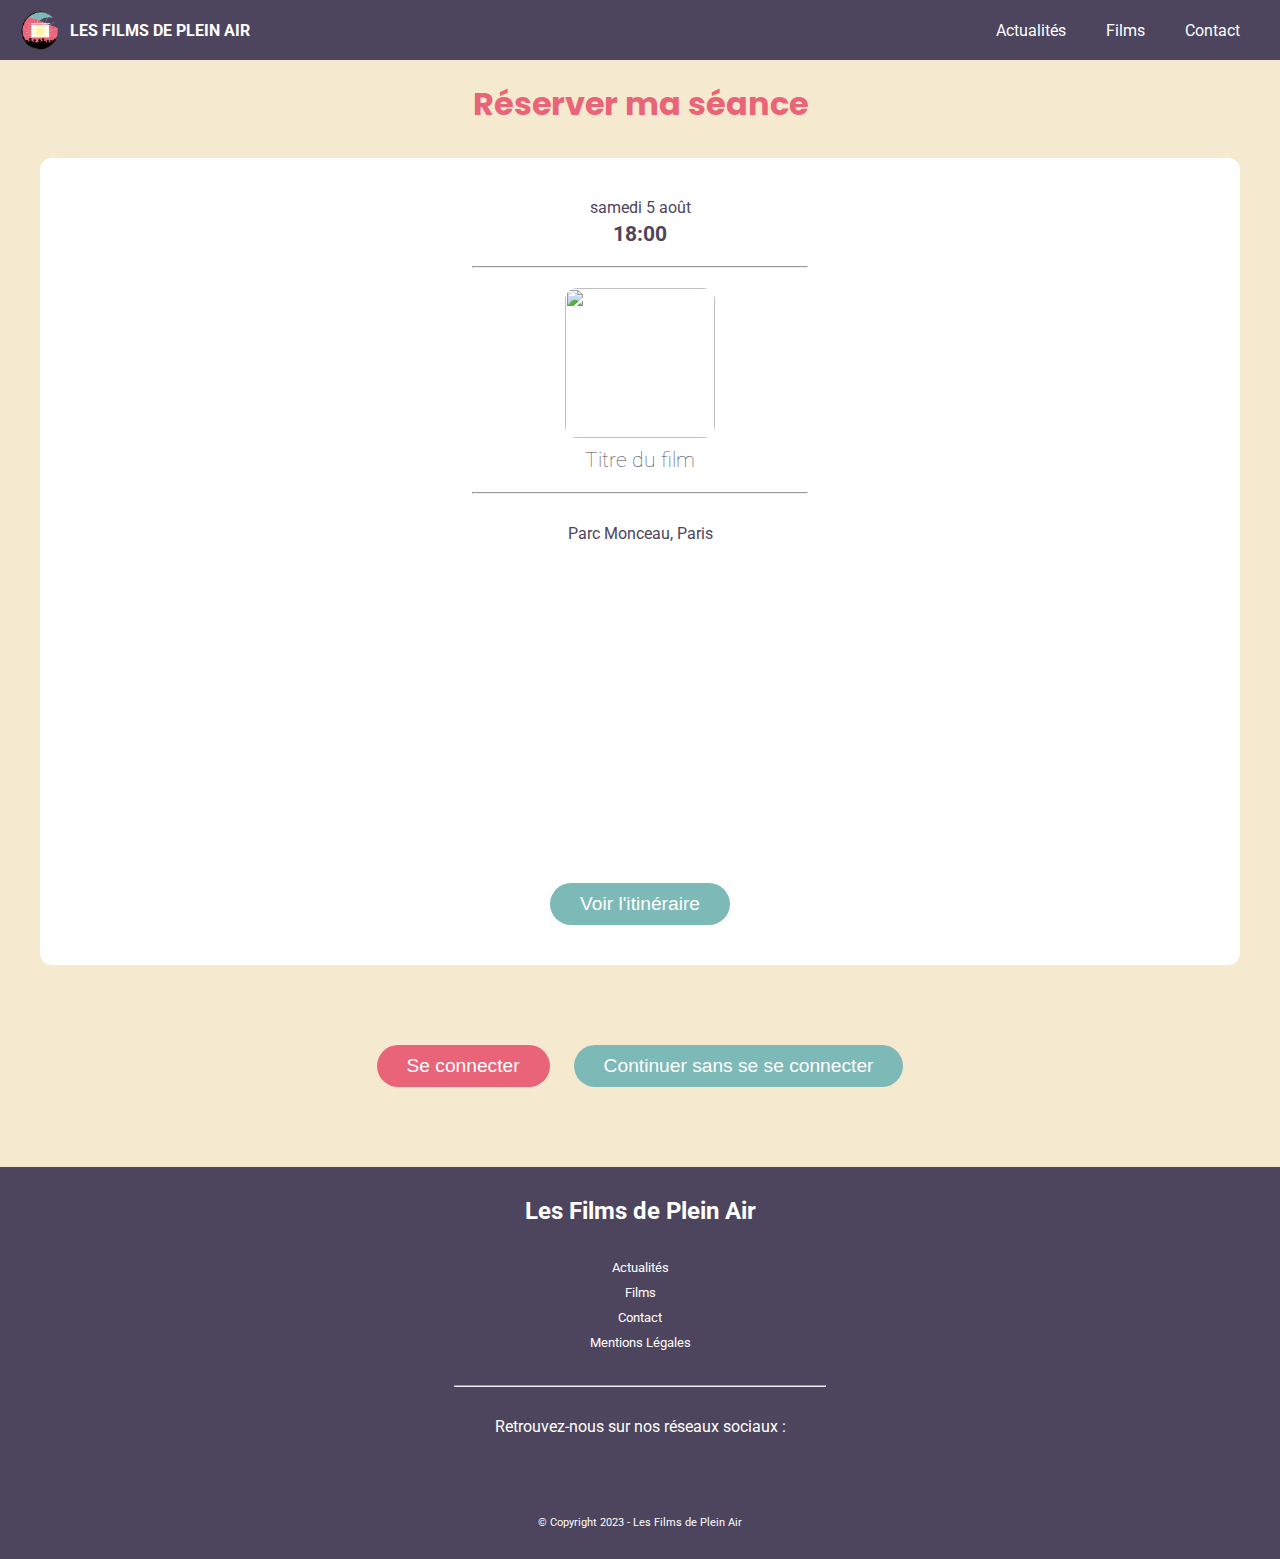
==== booking.html @ 33dccf05 "Pages creation updates" ====
<html lang="en">
  <head>
    <meta charset="UTF-8" />
    <meta http-equiv="X-UA-Compatible" content="IE=edge" />
    <meta name="viewport" content="width=device-width" />
    <title>Films</title>
    <link rel="stylesheet" href="styles.css" />
    <link rel="icon" type="image/png" href="logo.png" />
    <link
      rel="stylesheet"
      href="https://cdnjs.cloudflare.com/ajax/libs/font-awesome/6.4.0/css/all.min.css"
      integrity="sha512-iecdLmaskl7CVkqkXNQ/ZH/XLlvWZOJyj7Yy7tcenmpD1ypASozpmT/E0iPtmFIB46ZmdtAc9eNBvH0H/ZpiBw=="
      crossorigin="anonymous"
      referrerpolicy="no-referrer"
    />
  </head>
  <body>
    <header>
      <a class="brand" href="index.html">
        <img src="logo.png" />
        <h3>Les Films de Plein Air</h3>
      </a>
      <div class="menu">
        <div class="hamburger">
          <a><i class="fa-solid fa-bars"></i></a>
        </div>
        <ul class="menu-open">
          <li><a href="news.html">Actualités</a></li>
          <li><a href="movies.html">Films</a></li>
          <li><a href="contact.html">Contact</a></li>
        </ul>
      </div>
    </header>

    <section class="padding">
      <h1>Réserver ma séance</h1>
      <div class="booking-container">
        <p class="day">samedi 5 août</p>
        <p class="hour">18:00</p>
        <hr />
        <img
          src="https://images.unsplash.com/photo-1613059550870-63bbef4744e3?ixlib=rb-4.0.3&ixid=M3wxMjA3fDB8MHxwaG90by1wYWdlfHx8fGVufDB8fHx8fA%3D%3D&auto=format&fit=crop&w=687&q=80"
        />
        <p class="title">Titre du film</p>
        <hr />
        <div class="google-map">
          <p class="address">Parc Monceau, Paris</p>
          <iframe
            src="https://www.google.com/maps/embed?pb=!1m18!1m12!1m3!1d2623.8735535538012!2d2.3063800755551815!3d48.87968699920878!2m3!1f0!2f0!3f0!3m2!1i1024!2i768!4f13.1!3m3!1m2!1s0x47e66fbe98f714c3%3A0xe62425fddeddc402!2sParc%20Monceau!5e0!3m2!1sfr!2sfr!4v1687025736920!5m2!1sfr!2sfr"
            width="600"
            height="450"
            style="border: 0"
            allowfullscreen=""
            loading="lazy"
            referrerpolicy="no-referrer-when-downgrade"
          ></iframe>
          <button class="itinerary"><a href="#">Voir l'itinéraire</a></button>
        </div>
      </div>
    </section>

    <section class="clic-to-book">
      <div>
        <button class="login-button">
          <a href="confirmation.html">Se connecter</a>
        </button>
        <button class="no-login-button">
          <a href="confirmation.html">Continuer sans se se connecter</a>
        </button>
      </div>
    </section>

    <footer>
      <h2>Les Films de Plein Air</h2>
      <ul class="pages-container">
        <li><a href="news.html">Actualités</a></li>
        <li><a href="movies.html">Films</a></li>
        <li><a href="contact.html">Contact</a></li>
        <li><a href="#">Mentions Légales</a></li>
      </ul>
      <hr />
      <p>Retrouvez-nous sur nos réseaux sociaux :</p>
      <ul class="social-media-container">
        <li>
          <a href="#"><i class="fa-brands fa-facebook"></i></a>
        </li>
        <li>
          <a href="#"><i class="fa-brands fa-instagram"></i></a>
        </li>
        <li>
          <a href="#"><i class="fa-brands fa-tiktok"></i></a>
        </li>
        <li>
          <a href="#"><i class="fa-brands fa-youtube"></i></a>
        </li>
        <li>
          <a href="#"><i class="fa-brands fa-snapchat"></i></a>
        </li>
      </ul>
      <div class="copyright">© Copyright 2023 - Les Films de Plein Air</div>
    </footer>
  </body>
</html>
---- styles.css ----
@import url("https://fonts.googleapis.com/css2?family=Poppins:ital,wght@0,100;0,200;0,300;0,400;0,500;0,600;0,700;0,800;0,900;1,100;1,200;1,300;1,400;1,500;1,600;1,700;1,800;1,900&family=Roboto:wght@100;300;400;500;700;900&display=swap");
@import url(css/navbar.css); /* NAVBAR */
@import url(css/footer.css); /* FOOTER */
@import url(css/newsletter.css); /* NEWSLETTER */
@import url(css/calendar.css); /* CALENDAR */
@import url(css/form.css); /* FORM */
@import url(css/profil.css); /* PROFIL */
@import url(css/login-signup.css); /* LOGIN - SIGN UP */
@import url(css/booking.css); /* BOOKING */
@import url(css/confirmation.css); /* CONFIRMATION */

/*********************** GENERAL ************************/

* {
  box-sizing: border-box;
  margin: 0;
  padding: 0;
}
:root {
  --purple-color: #4d455d;
  --pink-color: #e96479;
  --blue-color: #7db9b6;
  --beige-color: #f5e9cf;
  --white-color: #fff;
}

body {
  font-family: Roboto, Arial, Helvetica, sans-serif;
}

section {
  padding: 40px;
  background-color: var(--beige-color);
  text-align: center;
}

h1 {
  font-family: Poppins, Arial, Helvetica, sans-serif;
  color: var(--pink-color);
  text-align: center;
  padding-bottom: 50px;
}

h4 {
  font-weight: 400;
  font-size: 1.2em;
  color: var(--purple-color);
  padding-bottom: 50px;
}

p {
  font-size: 1em;
  color: var(--purple-color);
}

button {
  border: none;
  background-color: var(--blue-color);
  padding: 10px 30px;
  border-radius: 30px;
  color: var(--white-color);
  font-size: 1.2em;
}

a {
  text-decoration: none;
  color: var(--white-color);
}

img {
  object-fit: cover;
}

.hidden {
  display: none;
}

/*********************** HERO SECTION ************************/

.hero-section {
  padding: 0;
  position: relative;
}

.hero-section .img-content {
  width: 100%;
  height: 100vh;
  opacity: 0.5;
}

.hero-section .text-content {
  width: 80%;
  position: absolute;
  top: 50%;
  left: 50%;
  transform: translate(-50%, -50%);
  background-color: rgb(255, 255, 255, 0.8);
  padding: 30px 50px;
  border-radius: 12px;
}

/***********************  MOVIES AND NEWS SECTION ************************/

.bg-white {
  background-color: var(--white-color);
}
.bg-white .item {
  background-color: var(--beige-color) !important;
}

.container-section .container {
  display: flex;
  flex-wrap: wrap;
  justify-content: center;
  align-items: first baseline;
}

.container-section .container .item {
  margin: 10px;
  background-color: var(--white-color);
  padding-bottom: 20px;
  border-radius: 12px;
  overflow: hidden;
  width: 300px;
}

.container-section .container .item img {
  height: 350px;
  width: 100%;
  margin-bottom: 10px;
  border-radius: 0px;
}

.container-section .container .item .infos {
  display: flex;
  flex-direction: column;
  justify-content: left;
  align-items: baseline;
  padding: 10px 20px 0px 20px;
}
.container-section .container .item .infos .title {
  font-size: 1.2em;
  padding-bottom: 5px;
}
.container-section .container .item .infos .author {
  font-weight: 100;
  padding-bottom: 5px;
}
.container-section .container .item .infos .year {
  font-size: 0.8em;
}

.container-section .container .item .date-hour {
  display: flex;
  color: var(--purple-color);
  justify-content: left;
  align-items: center;
  padding-bottom: 5px;
}

.container-section .container .item i {
  padding-right: 10px;
}

/***********************  MOVIES  ************************/
.container-section .container .item .movies-projection {
  padding: 20px 20px 0px 20px;
}

/***********************  NEWS  ************************/
.container-section .container .news-item img {
  height: 200px;
}
.container-section .container .extrait {
  text-align: left;
  font-size: 1em;
  padding-top: 10px;
  padding-bottom: 10px;
}
.container-section .container a {
  color: var(--blue-color);
  text-align: center;
  margin: auto;
  font-size: 0.8em;
}

/*********************** LOCALISATION ************************/
.padding {
  padding-top: 80px;
}
.padding h1 {
  padding-bottom: 30px;
}

.contact-section h4 {
  padding-bottom: 30px;
}

.contact-section .contact-infos-container {
  padding-top: 30px;
}

.localisation-container-section .contact-infos-container {
  display: flex;
  justify-content: center;
  flex-direction: column;
  width: fit-content;
  margin: auto;
}

.localisation-container-section .contact-infos-item {
  padding: 0 10px 20px 10px;
  display: flex;
  justify-content: left;
  text-align: left;
  color: var(--purple-color);
}
.localisation-container-section .contact-infos-item p {
  padding-left: 10px;
}
.google-map {
  padding-top: 10px;
  overflow: hidden;
}
.google-map iframe {
  width: 90%;
  height: 300px;
  border-radius: 12px;
}
.itinerary {
  margin-top: 20px;
}

/*********************** HERO MOVIES AND NEWS SECTION ************************/

.hero-linear-section {
  padding: 0;
  display: flex;
}

.hero-linear-section img {
  height: 100vh;
  width: 100%;
  object-fit: cover;
}

.hero-linear-section .text-content {
  width: 100%;
  position: absolute;
  bottom: 0;
  left: 50%;
  transform: translate(-50%, 0);
  background: rgb(255, 255, 255);
  background: linear-gradient(
    180deg,
    rgba(77, 69, 93, 0) 0%,
    rgba(77, 69, 93, 0.9) 30%,
    rgba(77, 69, 93, 1) 50%
  );
  padding: 30px 50px;
}

.hero-linear-section h1 {
  padding-top: 100px;
  padding-bottom: 30px;
}

.hero-linear-section h4 {
  padding-bottom: 30px;
  font-size: 1em;
  color: var(--white-color);
}

.hero-linear-section .author {
  font-weight: 100;
  padding-bottom: 5px;
  color: var(--white-color);
}
.hero-linear-section .year {
  font-size: 0.8em;
  padding-bottom: 20px;
  color: var(--white-color);
}

.hero-linear-section .movies-projection {
  display: flex;
  flex-wrap: wrap;
  justify-content: center;
  align-items: center;
  color: var(--white-color);
  padding-bottom: 20px;
  font-size: 1em;
}

.hero-linear-section .movies-projection .date-hour {
  padding: 10px 20px;
}

.hero-linear-section .movies-projection p {
  padding-top: 10px;
  color: var(--white-color);
}

.hero-linear-section .infos-content {
  display: flex;
  justify-content: center;
  align-items: center;
}
.hero-linear-section .infos-content .infos-item {
  padding: 0 20px;
  color: var(--blue-color);
}
.hero-linear-section .infos-content .infos-item p {
  padding-top: 10px;
  color: var(--blue-color);
  font-size: 1em;
}
.hero-linear-section .infos-content .infos-item i {
  font-size: 1.8em;
}
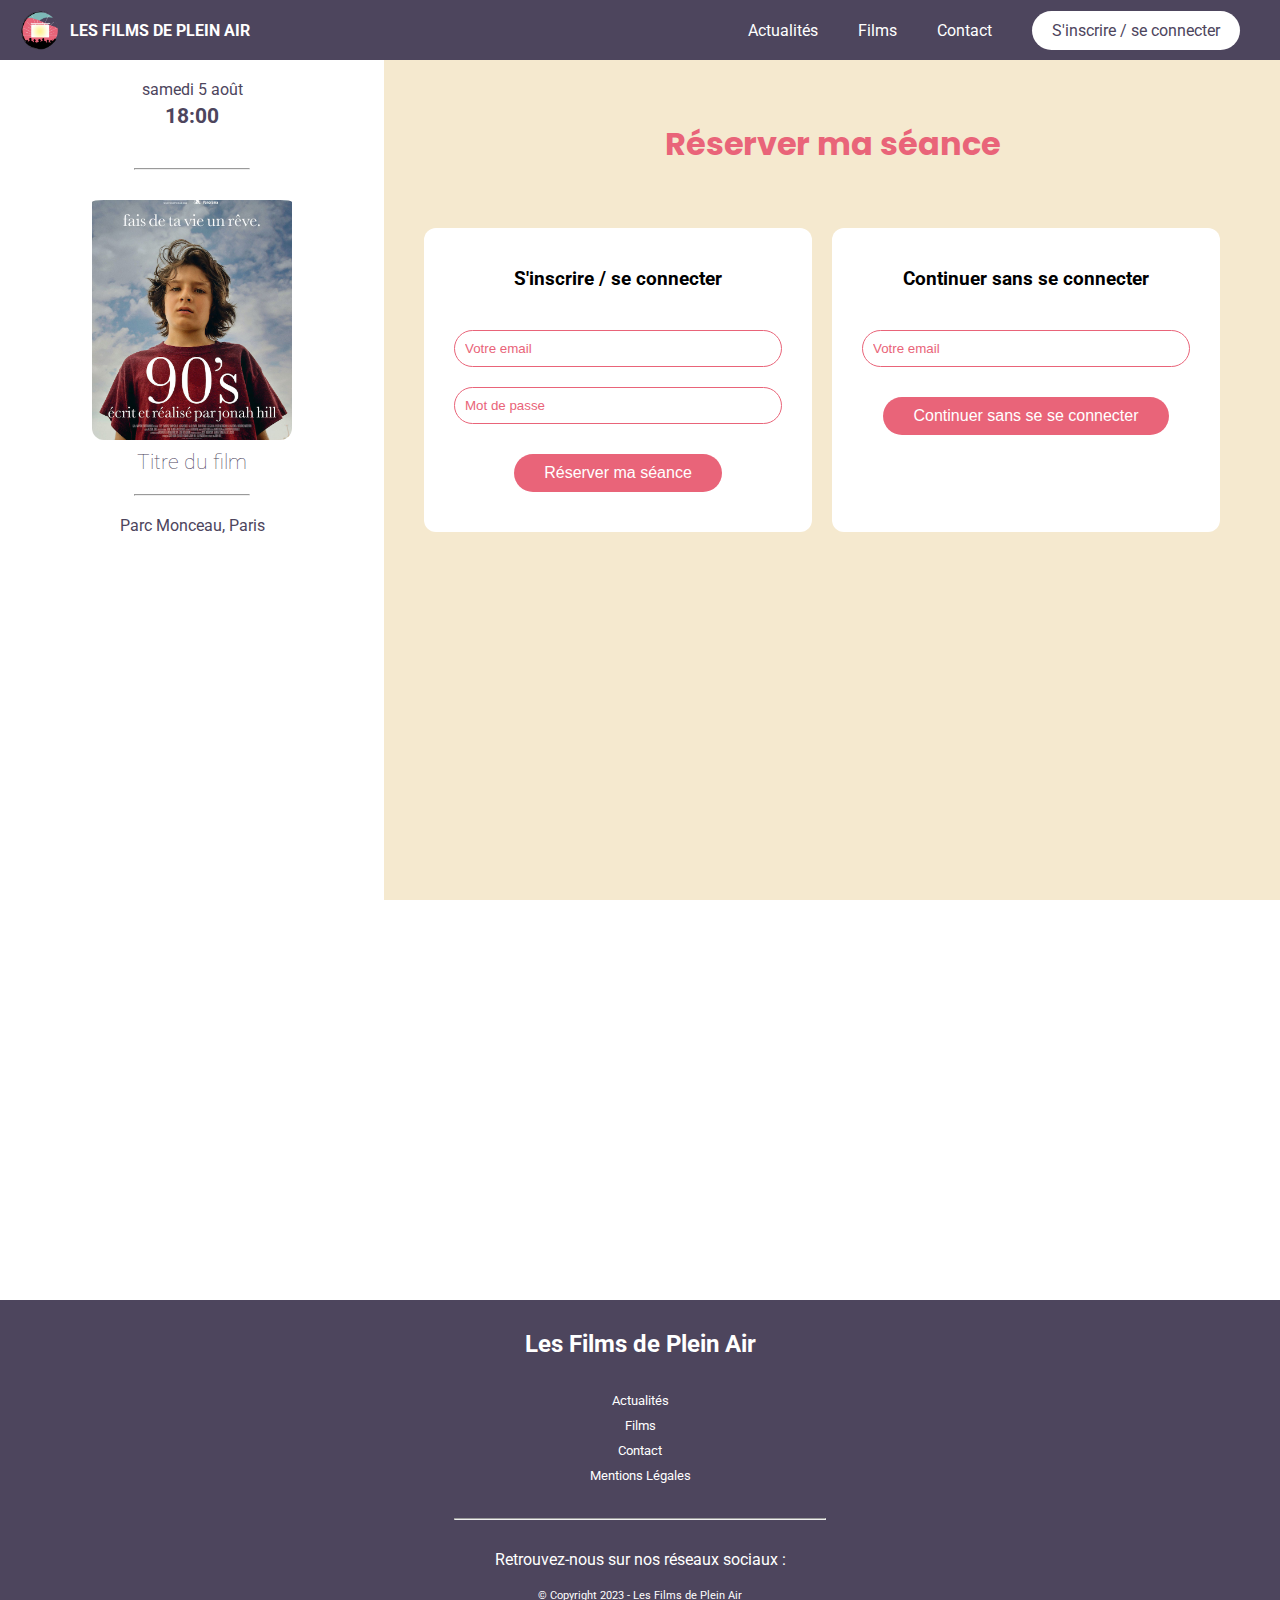
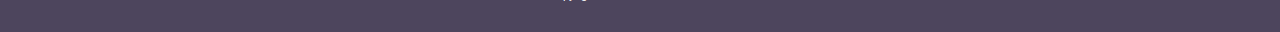
==== commit 22055a3a: "css responsive" ====
--- a/booking.html
+++ b/booking.html
@@ -28,47 +28,67 @@
           <li><a href="news.html">Actualités</a></li>
           <li><a href="movies.html">Films</a></li>
           <li><a href="contact.html">Contact</a></li>
+          <li class="login">
+            <a href="login-signup.html">S'inscrire / se connecter</a>
+          </li>
         </ul>
       </div>
     </header>
 
-    <section class="padding">
-      <h1>Réserver ma séance</h1>
+    <section class="padding booking-section">
+      <h1 class="booking-title">Réserver ma séance</h1>
       <div class="booking-container">
-        <p class="day">samedi 5 août</p>
-        <p class="hour">18:00</p>
-        <hr />
-        <img
-          src="https://images.unsplash.com/photo-1613059550870-63bbef4744e3?ixlib=rb-4.0.3&ixid=M3wxMjA3fDB8MHxwaG90by1wYWdlfHx8fGVufDB8fHx8fA%3D%3D&auto=format&fit=crop&w=687&q=80"
-        />
-        <p class="title">Titre du film</p>
-        <hr />
-        <div class="google-map">
+        <div class="booking-container-item">
+          <div>
+            <p class="day">samedi 5 août</p>
+            <p class="hour">18:00</p>
+            <hr />
+            <img src="img/90.jpeg" />
+            <p class="title">Titre du film</p>
+          </div>
+          <hr />
           <p class="address">Parc Monceau, Paris</p>
-          <iframe
-            src="https://www.google.com/maps/embed?pb=!1m18!1m12!1m3!1d2623.8735535538012!2d2.3063800755551815!3d48.87968699920878!2m3!1f0!2f0!3f0!3m2!1i1024!2i768!4f13.1!3m3!1m2!1s0x47e66fbe98f714c3%3A0xe62425fddeddc402!2sParc%20Monceau!5e0!3m2!1sfr!2sfr!4v1687025736920!5m2!1sfr!2sfr"
-            width="600"
-            height="450"
-            style="border: 0"
-            allowfullscreen=""
-            loading="lazy"
-            referrerpolicy="no-referrer-when-downgrade"
-          ></iframe>
-          <button class="itinerary"><a href="#">Voir l'itinéraire</a></button>
+        </div>
+      </div>
+
+      <div class="clic-to-book">
+        <div class="clic-to-book-container">
+          <form>
+            <h3>S'inscrire / se connecter</h3>
+            <div class="clic-to-book-input-container">
+              <input type="email" placeholder="Votre email" />
+              <input type="password" placeholder="Mot de passe" />
+              <button type="submit" class="login-button">
+                <a href="confirmation.html">Réserver ma séance</a>
+              </button>
+            </div>
+          </form>
+
+          <form>
+            <h3>Continuer sans se connecter</h3>
+            <div class="clic-to-book-input-container">
+              <input type="email" placeholder="Votre email" />
+              <button type="submit" class="login-button">
+                <a href="confirmation.html">Continuer sans se se connecter</a>
+              </button>
+            </div>
+          </form>
         </div>
       </div>
     </section>
 
-    <section class="clic-to-book">
-      <div>
-        <button class="login-button">
-          <a href="confirmation.html">Se connecter</a>
-        </button>
-        <button class="no-login-button">
-          <a href="confirmation.html">Continuer sans se se connecter</a>
-        </button>
-      </div>
-    </section>
+    <div class="google-map booking-google-map">
+      <iframe
+        src="https://www.google.com/maps/embed?pb=!1m18!1m12!1m3!1d2623.8735535538012!2d2.3063800755551815!3d48.87968699920878!2m3!1f0!2f0!3f0!3m2!1i1024!2i768!4f13.1!3m3!1m2!1s0x47e66fbe98f714c3%3A0xe62425fddeddc402!2sParc%20Monceau!5e0!3m2!1sfr!2sfr!4v1687025736920!5m2!1sfr!2sfr"
+        width="600"
+        height="450"
+        style="border: 0"
+        allowfullscreen=""
+        loading="lazy"
+        referrerpolicy="no-referrer-when-downgrade"
+      ></iframe>
+      <button class="itinerary"><a href="#">Voir l'itinéraire</a></button>
+    </div>
 
     <footer>
       <h2>Les Films de Plein Air</h2>
--- a/styles.css
+++ b/styles.css
@@ -60,6 +60,8 @@
   border-radius: 30px;
   color: var(--white-color);
   font-size: 1.2em;
+  width: fit-content;
+  margin: 20px auto;
 }
 
 a {
@@ -99,6 +101,33 @@
   border-radius: 12px;
 }
 
+/* Tablettes */
+@media (min-width: 768px) {
+  .hero-section .img-content {
+    opacity: 1;
+  }
+
+  .hero-section .text-content {
+    width: 50%;
+    position: absolute;
+    top: 0;
+    left: 0;
+    transform: translate(0, 0);
+    height: 100vh;
+    background-color: rgb(255, 255, 255, 0.9);
+    padding: 30px 50px;
+    border-radius: 0;
+    display: flex;
+    flex-direction: column;
+    justify-content: center;
+  }
+
+  .right-content {
+    left: auto !important;
+    right: 0 !important;
+  }
+}
+
 /***********************  MOVIES AND NEWS SECTION ************************/
 
 .bg-white {
@@ -229,6 +258,29 @@
 }
 .itinerary {
   margin-top: 20px;
+}
+button.itinerary {
+  font-size: 0.8em;
+  padding: 5px 20px;
+}
+
+@media (min-width: 768px) {
+  .full-contact-container {
+    display: flex;
+  }
+
+  .google-map {
+    width: 40%;
+    display: flex;
+    flex-direction: column;
+    justify-content: center;
+    align-items: center;
+  }
+
+  .google-map iframe {
+    height: 200px;
+    border-radius: 12px;
+  }
 }
 
 /*********************** HERO MOVIES AND NEWS SECTION ************************/
@@ -318,3 +370,33 @@
 .hero-linear-section .infos-content .infos-item i {
   font-size: 1.8em;
 }
+
+@media (min-width: 768px) {
+  .hero-linear-section .text-content {
+    width: 60%;
+    position: absolute;
+    top: 0;
+    left: 0;
+    transform: translate(0, 0);
+    height: 100vh;
+    background: rgb(255, 255, 255);
+    background: linear-gradient(
+      -90deg,
+      rgba(77, 69, 93, 0) 0%,
+      rgba(77, 69, 93, 0.9) 30%,
+      rgba(77, 69, 93, 1) 40%
+    );
+    padding: 30px 50px;
+    border-radius: 0;
+    display: flex;
+    flex-direction: column;
+    justify-content: center;
+  }
+
+  .hero-linear-section img {
+    height: 100vh;
+    margin-left: 30%;
+    width: 70%;
+    object-fit: cover;
+  }
+}
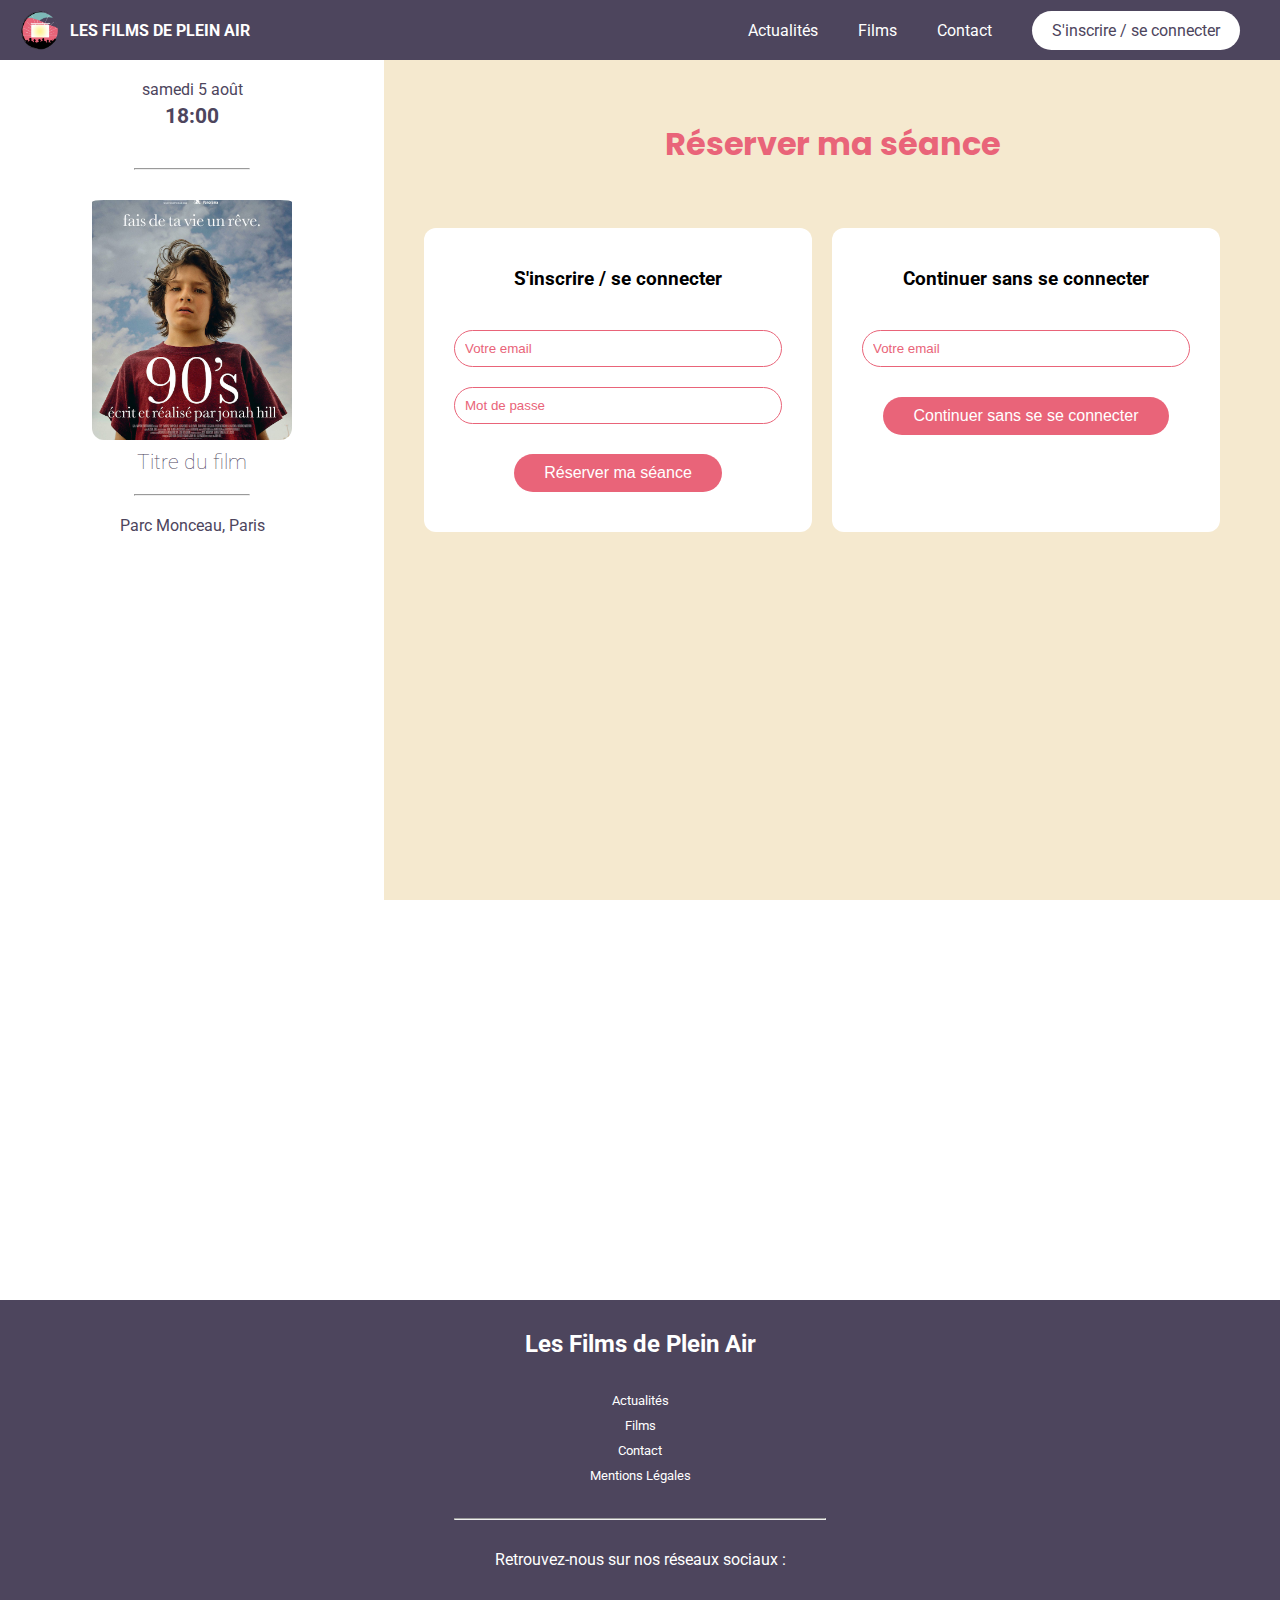
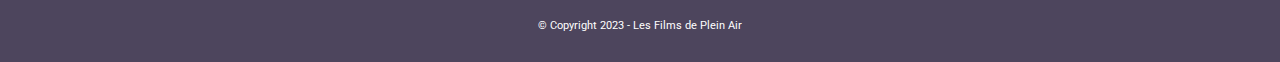
==== commit 5186bcc5: "CSS Animations" ====
--- a/booking.html
+++ b/booking.html
@@ -35,6 +35,17 @@
       </div>
     </header>
 
+    <section class="menu-xs-container">
+      <ul class="menu-xs-open">
+        <li><a href="news.html">Actualités</a></li>
+        <li><a href="movies.html">Films</a></li>
+        <li><a href="contact.html">Contact</a></li>
+        <li class="login">
+          <a href="login-signup.html">S'inscrire / se connecter</a>
+        </li>
+      </ul>
+    </section>
+
     <section class="padding booking-section">
       <h1 class="booking-title">Réserver ma séance</h1>
       <div class="booking-container">
@@ -58,7 +69,7 @@
             <div class="clic-to-book-input-container">
               <input type="email" placeholder="Votre email" />
               <input type="password" placeholder="Mot de passe" />
-              <button type="submit" class="login-button">
+              <button type="submit" class="login-button pink-button">
                 <a href="confirmation.html">Réserver ma séance</a>
               </button>
             </div>
@@ -68,7 +79,7 @@
             <h3>Continuer sans se connecter</h3>
             <div class="clic-to-book-input-container">
               <input type="email" placeholder="Votre email" />
-              <button type="submit" class="login-button">
+              <button type="submit" class="login-button pink-button">
                 <a href="confirmation.html">Continuer sans se se connecter</a>
               </button>
             </div>
@@ -87,7 +98,6 @@
         loading="lazy"
         referrerpolicy="no-referrer-when-downgrade"
       ></iframe>
-      <button class="itinerary"><a href="#">Voir l'itinéraire</a></button>
     </div>
 
     <footer>
--- a/styles.css
+++ b/styles.css
@@ -62,6 +62,14 @@
   font-size: 1.2em;
   width: fit-content;
   margin: 20px auto;
+  cursor: pointer;
+  transform: scale(1);
+  transition: all 0.2s ease-in;
+}
+
+button:hover {
+  background-color: var(--pink-color);
+  transform: scale(1.05);
 }
 
 a {
@@ -77,17 +85,89 @@
   display: none;
 }
 
+.pink-button {
+  background-color: var(--pink-color);
+  color: var(--white-color);
+}
+.pink-button:hover {
+  background-color: var(--purple-color);
+}
+
+.pink-outline-button {
+  background-color: var(--white-color);
+  color: var(--pink-color);
+  border: 1px solid var(--pink-color);
+}
+.pink-outline-button a {
+  color: var(--pink-color);
+  transition: all 0.2s ease-in;
+}
+.pink-outline-button:hover a {
+  color: var(--purple-color);
+}
+.pink-outline-button:hover {
+  background-color: var(--white-color);
+  border: 1px solid var(--purple-color);
+}
 /*********************** HERO SECTION ************************/
 
 .hero-section {
   padding: 0;
   position: relative;
+  overflow: hidden;
+}
+
+.hero-section .image-container {
+  width: 100vw;
+  height: 100vh;
+}
+
+.hero-section .image-container .image-wrapper {
+  display: flex;
+  animation: slide 16s infinite;
+}
+
+.image-wrapper img {
+  height: 100vh;
+  min-width: 100vw;
+  object-fit: cover;
+}
+
+@keyframes slide {
+  0% {
+    transform: translate(0);
+  }
+  25% {
+    transform: translate(0);
+  }
+  30% {
+    transform: translate(-100vw);
+  }
+  45% {
+    transform: translate(-100vw);
+  }
+  55% {
+    transform: translate(-200vw);
+  }
+  70% {
+    transform: translate(-200vw);
+  }
+  75% {
+    transform: translate(-300vw);
+  }
+  90% {
+    transform: translate(-300vw);
+  }
+  100% {
+    transform: translate(0);
+  }
 }
 
 .hero-section .img-content {
+  height: 100vh;
   width: 100%;
-  height: 100vh;
-  opacity: 0.5;
+  object-fit: cover;
+  transform: scaleX(-1);
 }
 
 .hero-section .text-content {
@@ -150,11 +230,21 @@
   padding-bottom: 20px;
   border-radius: 12px;
   overflow: hidden;
-  width: 300px;
+  width: 250px;
+}
+
+.container .item {
+  transform: scale(1);
+  cursor: pointer;
+  transition: all 0.2s ease-in;
+}
+
+.container .item:hover {
+  transform: scale(1.05);
 }
 
 .container-section .container .item img {
-  height: 350px;
+  height: 300px;
   width: 100%;
   margin-bottom: 10px;
   border-radius: 0px;
@@ -195,7 +285,6 @@
 .container-section .container .item .movies-projection {
   padding: 20px 20px 0px 20px;
 }
-
 /***********************  NEWS  ************************/
 .container-section .container .news-item img {
   height: 200px;
@@ -225,6 +314,10 @@
   padding-bottom: 30px;
 }
 
+.contact-section p {
+  padding-bottom: 20px;
+}
+
 .contact-section .contact-infos-container {
   padding-top: 30px;
 }
@@ -269,7 +362,7 @@
     display: flex;
   }
 
-  .google-map {
+  .localisation-container-section .google-map {
     width: 40%;
     display: flex;
     flex-direction: column;
@@ -277,10 +370,20 @@
     align-items: center;
   }
 
-  .google-map iframe {
+  .localisation-container-section .google-map iframe {
     height: 200px;
     border-radius: 12px;
   }
+
+  .localisation-container-section .contact-flex-container {
+    display: flex;
+    justify-content: center;
+    margin-bottom: 40px;
+  }
+
+  .localisation-container-section .contact-infos-container {
+    margin: 20px;
+  }
 }
 
 /*********************** HERO MOVIES AND NEWS SECTION ************************/
@@ -288,6 +391,7 @@
 .hero-linear-section {
   padding: 0;
   display: flex;
+  transition: all 0.5s ease-in;
 }
 
 .hero-linear-section img {
@@ -361,11 +465,45 @@
 .hero-linear-section .infos-content .infos-item {
   padding: 0 20px;
   color: var(--blue-color);
-}
+  transition: all 0.2s ease-in;
+}
+
+.hero-linear-section .infos-content .infos-item:hover {
+  color: var(--pink-color);
+}
+
+.hidden-content {
+  display: none;
+  color: var(--white-color);
+  transition: all 0.5s ease-in;
+  background-color: var(--purple-color);
+  font-size: 1em;
+  font-weight: 200;
+}
+
+.hidden-content h3 {
+  padding-bottom: 20px;
+}
+
+.hidden-content h3,
+.hidden-content p {
+  color: var(--white-color);
+  text-align: left;
+}
+
+.hero-linear-section:hover ~ .hidden-content,
+.hero-linear-section:focus-within ~ .hidden-content {
+  display: block;
+}
+
 .hero-linear-section .infos-content .infos-item p {
   padding-top: 10px;
   color: var(--blue-color);
   font-size: 1em;
+  transition: all 0.2s ease-in;
+}
+.hero-linear-section .infos-content .infos-item:hover p {
+  color: var(--pink-color);
 }
 .hero-linear-section .infos-content .infos-item i {
   font-size: 1.8em;
@@ -400,3 +538,34 @@
     object-fit: cover;
   }
 }
+
+/*********************** QUOTE ************************/
+
+blockquote {
+  quotes: "“" "”";
+  position: relative;
+}
+.quote {
+  background-color: var(--blue-color);
+}
+.quote h4 {
+  padding: 80px;
+  color: var(--white-color);
+}
+blockquote:before,
+blockquote:after {
+  content: "";
+  position: absolute;
+  font-size: 8em;
+  color: var(--white-color);
+}
+blockquote:before {
+  content: open-quote;
+  left: 5%;
+  top: 0%;
+}
+blockquote:after {
+  content: close-quote;
+  right: 5%;
+  bottom: 0%;
+}
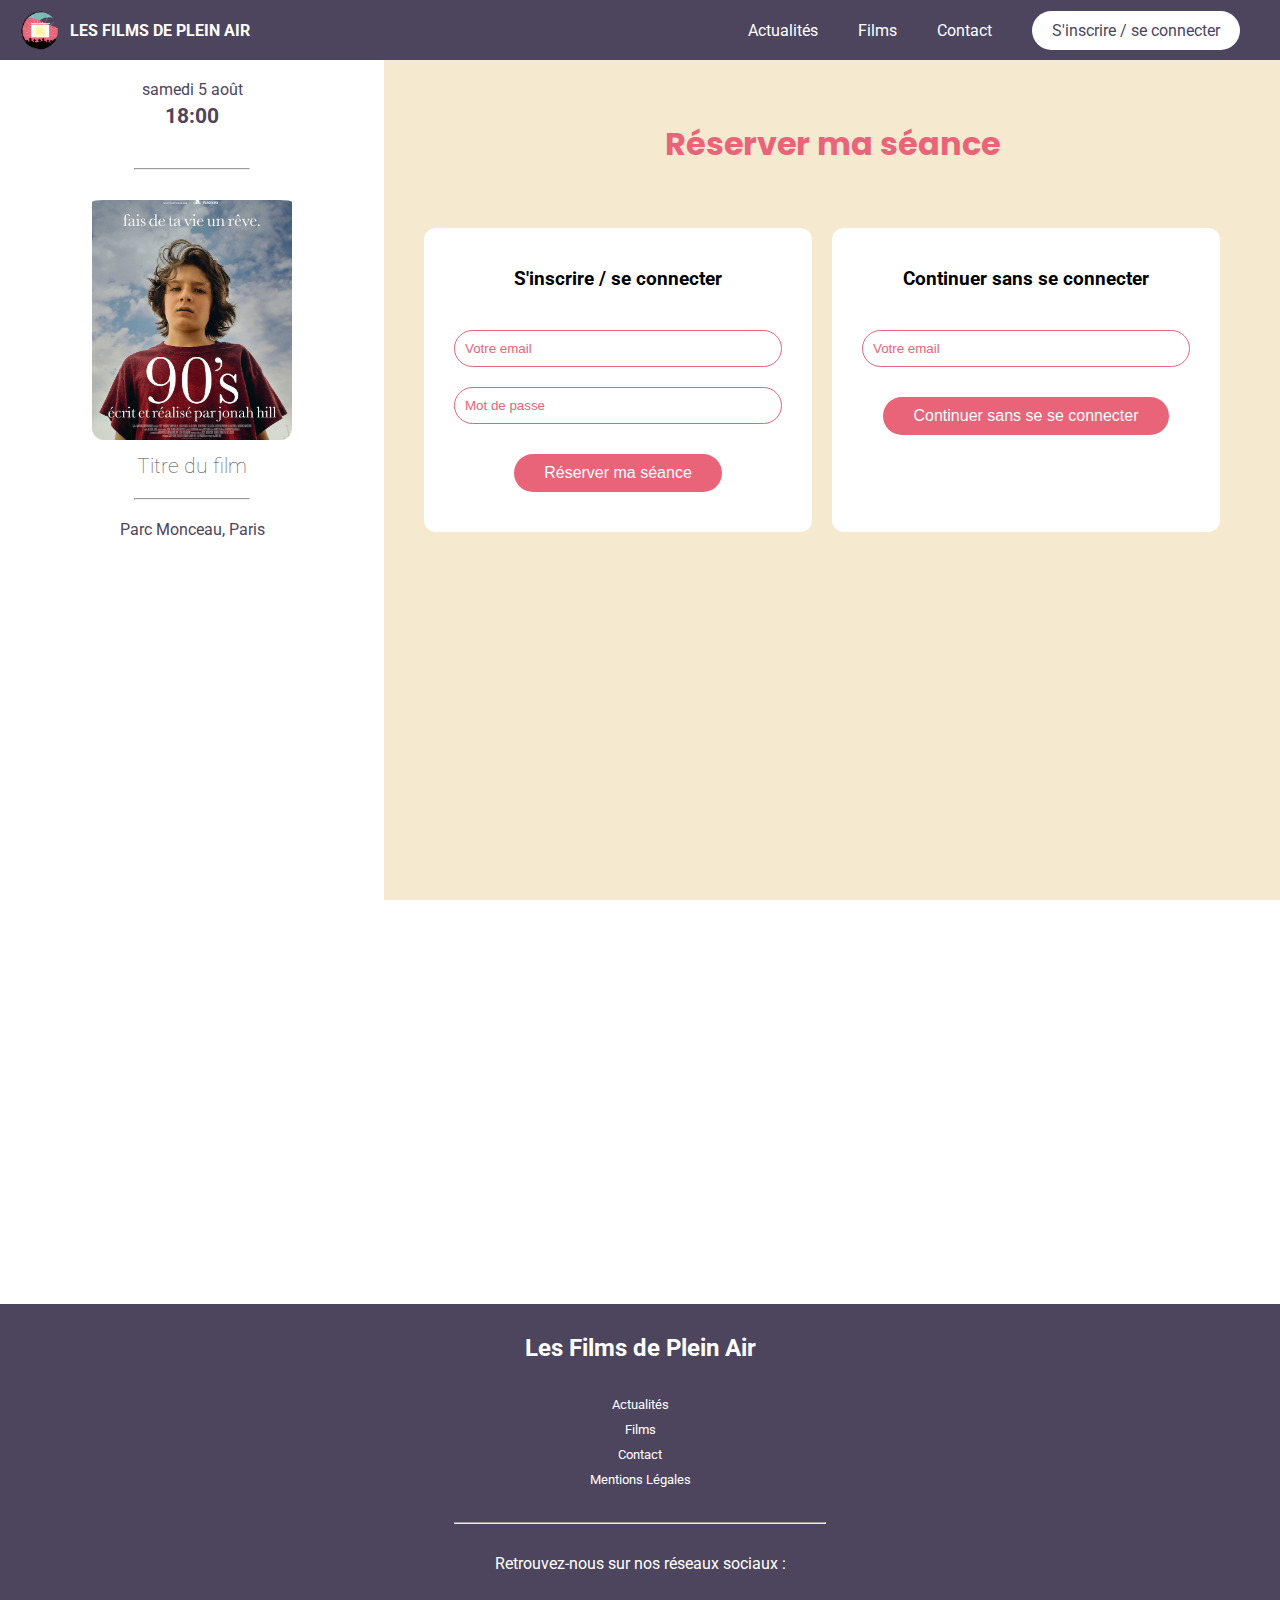
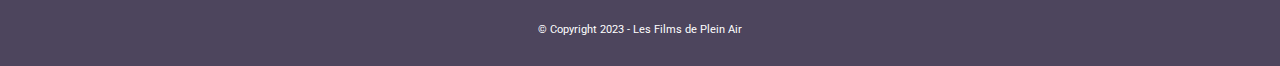
==== commit b7fbe6ec: "Cleaning the code" ====
--- a/booking.html
+++ b/booking.html
@@ -1,10 +1,12 @@
-<html lang="en">
+<!DOCTYPE html>
+<html lang="fr">
   <head>
     <meta charset="UTF-8" />
     <meta http-equiv="X-UA-Compatible" content="IE=edge" />
     <meta name="viewport" content="width=device-width" />
+    <meta name="description" content="Festival Les Films de Plein Air" />
     <title>Films</title>
-    <link rel="stylesheet" href="styles.css" />
+    <link rel="stylesheet" href="css/styles.css" />
     <link rel="icon" type="image/png" href="logo.png" />
     <link
       rel="stylesheet"
@@ -16,20 +18,24 @@
   </head>
   <body>
     <header>
-      <a class="brand" href="index.html">
-        <img src="logo.png" />
+      <a class="brand" href="index.html" aria-label="index">
+        <img alt="logo" src="logo.png" />
         <h3>Les Films de Plein Air</h3>
       </a>
       <div class="menu">
         <div class="hamburger">
-          <a><i class="fa-solid fa-bars"></i></a>
+          <a href="#" aria-label="hamburger-menu">
+            <i class="fa-solid fa-bars"></i>
+          </a>
         </div>
         <ul class="menu-open">
-          <li><a href="news.html">Actualités</a></li>
-          <li><a href="movies.html">Films</a></li>
-          <li><a href="contact.html">Contact</a></li>
+          <li><a aria-label="news" href="news.html">Actualités</a></li>
+          <li><a aria-label="movies" href="movies.html">Films</a></li>
+          <li><a aria-label="contact" href="contact.html">Contact</a></li>
           <li class="login">
-            <a href="login-signup.html">S'inscrire / se connecter</a>
+            <a aria-label="login-signup" href="login-signup.html">
+              S'inscrire / se connecter
+            </a>
           </li>
         </ul>
       </div>
@@ -37,11 +43,13 @@
 
     <section class="menu-xs-container">
       <ul class="menu-xs-open">
-        <li><a href="news.html">Actualités</a></li>
-        <li><a href="movies.html">Films</a></li>
-        <li><a href="contact.html">Contact</a></li>
+        <li><a aria-label="news" href="news.html">Actualités</a></li>
+        <li><a aria-label="movies" href="movies.html">Films</a></li>
+        <li><a aria-label="contact" href="contact.html">Contact</a></li>
         <li class="login">
-          <a href="login-signup.html">S'inscrire / se connecter</a>
+          <a aria-label="login-signup" href="login-signup.html">
+            S'inscrire / se connecter
+          </a>
         </li>
       </ul>
     </section>
@@ -54,7 +62,7 @@
             <p class="day">samedi 5 août</p>
             <p class="hour">18:00</p>
             <hr />
-            <img src="img/90.jpeg" />
+            <img alt="90-movie" src="img/90.jpeg" />
             <p class="title">Titre du film</p>
           </div>
           <hr />
@@ -70,7 +78,9 @@
               <input type="email" placeholder="Votre email" />
               <input type="password" placeholder="Mot de passe" />
               <button type="submit" class="login-button pink-button">
-                <a href="confirmation.html">Réserver ma séance</a>
+                <a aria-label="confirmation" href="confirmation.html"
+                  >Réserver ma séance</a
+                >
               </button>
             </div>
           </form>
@@ -80,7 +90,9 @@
             <div class="clic-to-book-input-container">
               <input type="email" placeholder="Votre email" />
               <button type="submit" class="login-button pink-button">
-                <a href="confirmation.html">Continuer sans se se connecter</a>
+                <a aria-label="confirmation" href="confirmation.html"
+                  >Continuer sans se se connecter</a
+                >
               </button>
             </div>
           </form>
@@ -90,6 +102,7 @@
 
     <div class="google-map booking-google-map">
       <iframe
+        title="google-map"
         src="https://www.google.com/maps/embed?pb=!1m18!1m12!1m3!1d2623.8735535538012!2d2.3063800755551815!3d48.87968699920878!2m3!1f0!2f0!3f0!3m2!1i1024!2i768!4f13.1!3m3!1m2!1s0x47e66fbe98f714c3%3A0xe62425fddeddc402!2sParc%20Monceau!5e0!3m2!1sfr!2sfr!4v1687025736920!5m2!1sfr!2sfr"
         width="600"
         height="450"
@@ -103,28 +116,38 @@
     <footer>
       <h2>Les Films de Plein Air</h2>
       <ul class="pages-container">
-        <li><a href="news.html">Actualités</a></li>
-        <li><a href="movies.html">Films</a></li>
-        <li><a href="contact.html">Contact</a></li>
-        <li><a href="#">Mentions Légales</a></li>
+        <li><a aria-label="news" href="news.html">Actualités</a></li>
+        <li><a aria-label="movies" href="movies.html">Films</a></li>
+        <li><a aria-label="contact" href="contact.html">Contact</a></li>
+        <li><a aria-label="mentions-legales" href="#">Mentions Légales</a></li>
       </ul>
       <hr />
       <p>Retrouvez-nous sur nos réseaux sociaux :</p>
       <ul class="social-media-container">
         <li>
-          <a href="#"><i class="fa-brands fa-facebook"></i></a>
+          <a aria-label="facebook" href="#"
+            ><i class="fa-brands fa-facebook"></i
+          ></a>
         </li>
         <li>
-          <a href="#"><i class="fa-brands fa-instagram"></i></a>
+          <a aria-label="instagram" href="#"
+            ><i class="fa-brands fa-instagram"></i
+          ></a>
         </li>
         <li>
-          <a href="#"><i class="fa-brands fa-tiktok"></i></a>
+          <a aria-label="tiktok" href="#"
+            ><i class="fa-brands fa-tiktok"></i
+          ></a>
         </li>
         <li>
-          <a href="#"><i class="fa-brands fa-youtube"></i></a>
+          <a aria-label="youtube" href="#"
+            ><i class="fa-brands fa-youtube"></i
+          ></a>
         </li>
         <li>
-          <a href="#"><i class="fa-brands fa-snapchat"></i></a>
+          <a aria-label="snapchat" href="#"
+            ><i class="fa-brands fa-snapchat"></i
+          ></a>
         </li>
       </ul>
       <div class="copyright">© Copyright 2023 - Les Films de Plein Air</div>
--- a/css/styles.css
+++ b/css/styles.css
@@ -0,0 +1,17 @@
+@import url("https://fonts.googleapis.com/css2?family=Poppins:ital,wght@0,100;0,200;0,300;0,400;0,500;0,600;0,700;0,800;0,900;1,100;1,200;1,300;1,400;1,500;1,600;1,700;1,800;1,900&family=Roboto:wght@100;300;400;500;700;900&display=swap");
+@import url(general-tags.css); /* GENERAL TAGS */
+@import url(buttons.css); /* BUTTONS */
+@import url(navbar.css); /* NAVBAR */
+@import url(footer.css); /* FOOTER */
+@import url(newsletter.css); /* NEWSLETTER */
+@import url(calendar.css); /* CALENDAR */
+@import url(form.css); /* FORM */
+@import url(profil.css); /* PROFIL */
+@import url(login-signup.css); /* LOGIN - SIGN UP */
+@import url(booking.css); /* BOOKING */
+@import url(confirmation.css); /* CONFIRMATION */
+@import url(hero-section.css); /* HERO SECTION */
+@import url(hero-section-movies-news.css); /* HERO SECTION MOVIES AND NEWS */
+@import url(movies-news-section.css); /* MOVIES AND NEWS SECTION */
+@import url(localisation.css); /* LOCALISATION */
+@import url(quote.css); /* QUOTE */
